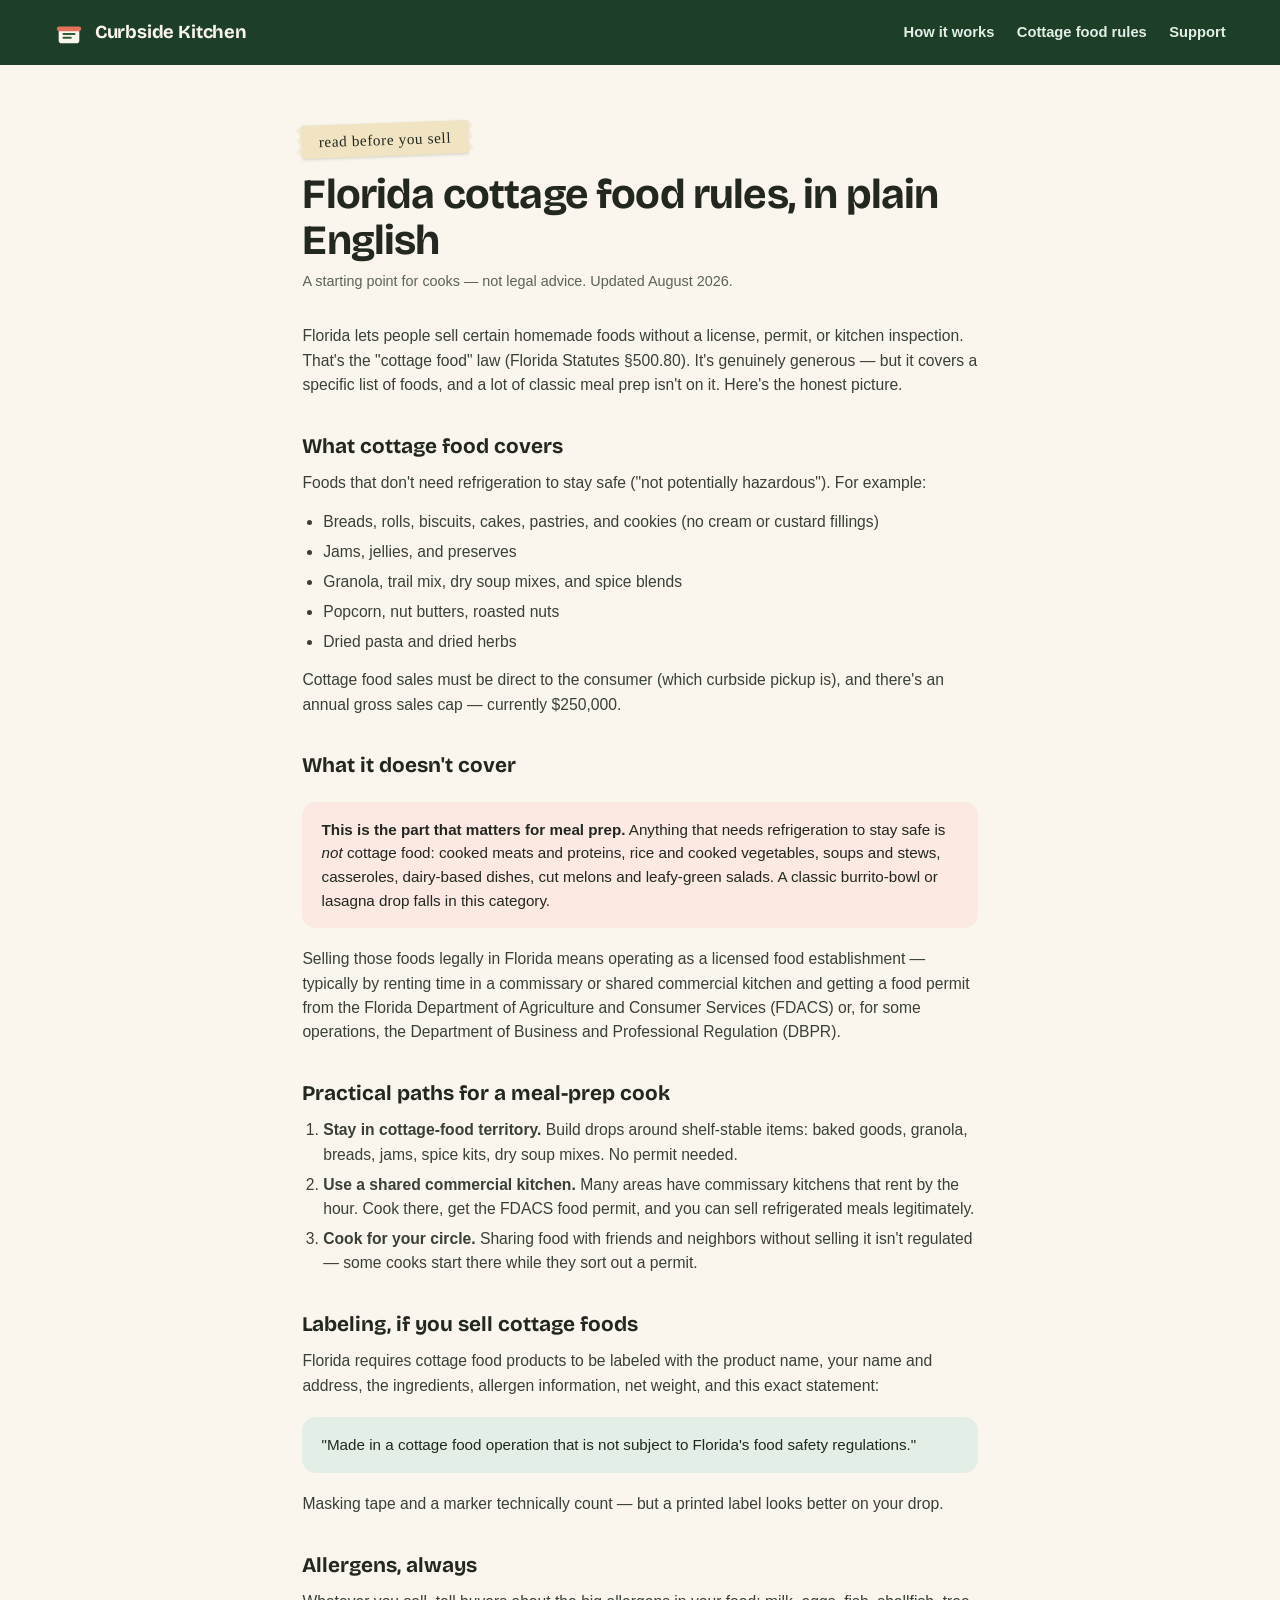
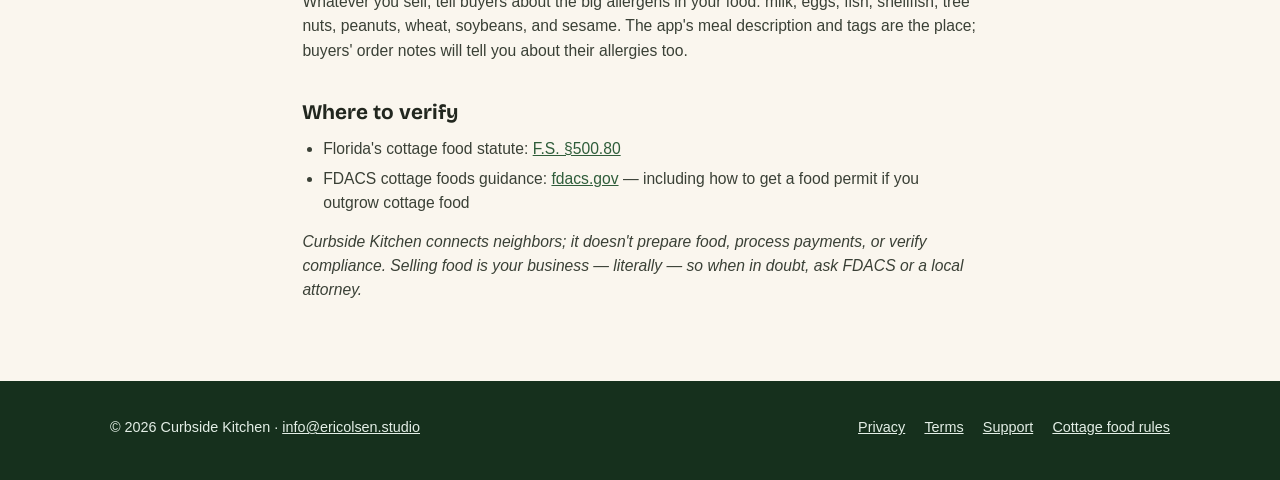
==== cottage-food.html @ 0833eca0 "Curbside Kitchen marketing site: landing, privacy, terms, support, cottage-food guide Co-Authored-By" ====
<!DOCTYPE html>
<html lang="en">
<head>
<meta charset="UTF-8">
<meta name="viewport" content="width=device-width, initial-scale=1.0">
<title>Florida Cottage Food Rules, in Plain English — Curbside Kitchen</title>
<meta name="description" content="What Florida's cottage food law lets home cooks sell, what it doesn't, and what that means for meal prep.">
<link rel="icon" href="favicon.svg" type="image/svg+xml">
<link rel="preconnect" href="https://fonts.googleapis.com">
<link rel="preconnect" href="https://fonts.gstatic.com" crossorigin>
<link href="https://fonts.googleapis.com/css2?family=Bricolage+Grotesque:wght@600;700;800&family=Permanent+Marker&display=swap" rel="stylesheet">
<link rel="stylesheet" href="styles.css">
</head>
<body>

<header class="site">
  <a class="brand" href="/">
    <svg width="30" height="30" viewBox="0 0 32 32" fill="none" aria-hidden="true">
      <rect x="5" y="12" width="22" height="15" rx="3" fill="#FAF6EE"/>
      <rect x="3" y="9" width="26" height="5" rx="2.5" fill="#E2725B"/>
      <path d="M10 17h12M10 21h8" stroke="#2F5D3A" stroke-width="2" stroke-linecap="round"/>
    </svg>
    Curbside Kitchen
  </a>
  <nav class="site" aria-label="Site">
    <a href="/#how">How it works</a>
    <a href="cottage-food.html">Cottage food rules</a>
    <a href="support.html">Support</a>
  </nav>
</header>

<main class="doc">
  <span class="tape">read before you sell</span>
  <h1>Florida cottage food rules, in plain English</h1>
  <p class="updated">A starting point for cooks — not legal advice. Updated August 2026.</p>

  <p>Florida lets people sell certain homemade foods without a license, permit, or kitchen inspection. That's the "cottage food" law (Florida Statutes §500.80). It's genuinely generous — but it covers a specific list of foods, and a lot of classic meal prep isn't on it. Here's the honest picture.</p>

  <h2>What cottage food covers</h2>
  <p>Foods that don't need refrigeration to stay safe ("not potentially hazardous"). For example:</p>
  <ul>
    <li>Breads, rolls, biscuits, cakes, pastries, and cookies (no cream or custard fillings)</li>
    <li>Jams, jellies, and preserves</li>
    <li>Granola, trail mix, dry soup mixes, and spice blends</li>
    <li>Popcorn, nut butters, roasted nuts</li>
    <li>Dried pasta and dried herbs</li>
  </ul>
  <p>Cottage food sales must be direct to the consumer (which curbside pickup is), and there's an annual gross sales cap — currently $250,000.</p>

  <h2>What it doesn't cover</h2>
  <div class="callout warn">
    <strong>This is the part that matters for meal prep.</strong> Anything that needs refrigeration to stay safe is <em>not</em> cottage food: cooked meats and proteins, rice and cooked vegetables, soups and stews, casseroles, dairy-based dishes, cut melons and leafy-green salads. A classic burrito-bowl or lasagna drop falls in this category.
  </div>
  <p>Selling those foods legally in Florida means operating as a licensed food establishment — typically by renting time in a commissary or shared commercial kitchen and getting a food permit from the Florida Department of Agriculture and Consumer Services (FDACS) or, for some operations, the Department of Business and Professional Regulation (DBPR).</p>

  <h2>Practical paths for a meal-prep cook</h2>
  <ol>
    <li><strong>Stay in cottage-food territory.</strong> Build drops around shelf-stable items: baked goods, granola, breads, jams, spice kits, dry soup mixes. No permit needed.</li>
    <li><strong>Use a shared commercial kitchen.</strong> Many areas have commissary kitchens that rent by the hour. Cook there, get the FDACS food permit, and you can sell refrigerated meals legitimately.</li>
    <li><strong>Cook for your circle.</strong> Sharing food with friends and neighbors without selling it isn't regulated — some cooks start there while they sort out a permit.</li>
  </ol>

  <h2>Labeling, if you sell cottage foods</h2>
  <p>Florida requires cottage food products to be labeled with the product name, your name and address, the ingredients, allergen information, net weight, and this exact statement:</p>
  <div class="callout">"Made in a cottage food operation that is not subject to Florida's food safety regulations."</div>
  <p>Masking tape and a marker technically count — but a printed label looks better on your drop.</p>

  <h2>Allergens, always</h2>
  <p>Whatever you sell, tell buyers about the big allergens in your food: milk, eggs, fish, shellfish, tree nuts, peanuts, wheat, soybeans, and sesame. The app's meal description and tags are the place; buyers' order notes will tell you about their allergies too.</p>

  <h2>Where to verify</h2>
  <ul>
    <li>Florida's cottage food statute: <a href="https://www.flsenate.gov/Laws/Statutes/2023/0500.80" rel="noopener">F.S. §500.80</a></li>
    <li>FDACS cottage foods guidance: <a href="https://www.fdacs.gov/Business-Services/Food/Food-Establishments/Cottage-Foods" rel="noopener">fdacs.gov</a> — including how to get a food permit if you outgrow cottage food</li>
  </ul>

  <p><em>Curbside Kitchen connects neighbors; it doesn't prepare food, process payments, or verify compliance. Selling food is your business — literally — so when in doubt, ask FDACS or a local attorney.</em></p>
</main>

<footer class="site">
  <div class="cols">
    <div>© 2026 Curbside Kitchen · <a href="mailto:info@ericolsen.studio">info@ericolsen.studio</a></div>
    <nav aria-label="Legal">
      <a href="privacy.html">Privacy</a>
      <a href="terms.html">Terms</a>
      <a href="support.html">Support</a>
      <a href="cottage-food.html">Cottage food rules</a>
    </nav>
  </div>
</footer>

</body>
</html>
---- styles.css ----
/* Curbside Kitchen — marketing site */
:root {
  --basil-950: #16301D;
  --basil-900: #1E3F27;
  --basil: #2F5D3A;
  --basil-100: #E3EEE6;
  --terracotta: #E2725B;
  --terracotta-dark: #B14E30;
  --cream: #FAF6EE;
  --paper: #FFFDF8;
  --ink: #22271F;
  --ink-soft: #5C6357;
  --tape: #F0E4C3;
  --line: #E4DECE;
  --radius: 18px;
}

* { margin: 0; padding: 0; box-sizing: border-box; }

html { scroll-behavior: smooth; }

body {
  font-family: -apple-system, BlinkMacSystemFont, "Segoe UI", Roboto, Helvetica, Arial, sans-serif;
  background: var(--cream);
  color: var(--ink);
  line-height: 1.55;
  -webkit-font-smoothing: antialiased;
}

.display { font-family: "Bricolage Grotesque", -apple-system, sans-serif; }

/* --- masking-tape label: the signature --- */
.tape {
  display: inline-block;
  font-family: "Permanent Marker", cursive;
  font-size: 0.95rem;
  letter-spacing: 0.04em;
  color: var(--ink);
  background: var(--tape);
  padding: 0.35em 1.1em 0.3em;
  transform: rotate(-2deg);
  box-shadow: 0 1px 3px rgba(34, 39, 31, 0.18);
  position: relative;
}
.tape::before, .tape::after {
  content: "";
  position: absolute;
  top: 0; bottom: 0; width: 8px;
  background: inherit;
  opacity: 0.55;
}
.tape::before { left: -6px; clip-path: polygon(100% 0, 0 12%, 55% 28%, 8% 46%, 60% 62%, 0 80%, 100% 100%); }
.tape::after { right: -6px; clip-path: polygon(0 0, 100% 14%, 40% 30%, 92% 48%, 38% 64%, 100% 82%, 0 100%); }
.tape.tilt-r { transform: rotate(1.6deg); }

/* --- header --- */
header.site {
  background: var(--basil-900);
  padding: 1.1rem clamp(1.2rem, 5vw, 3.4rem);
  display: flex;
  align-items: center;
  justify-content: space-between;
  gap: 1rem;
}
.brand {
  display: flex; align-items: center; gap: 0.65rem;
  color: var(--cream); text-decoration: none;
  font-family: "Bricolage Grotesque", sans-serif;
  font-weight: 700; font-size: 1.15rem; letter-spacing: -0.01em;
}
.brand svg { flex-shrink: 0; }
nav.site { display: flex; gap: 1.4rem; flex-wrap: wrap; }
nav.site a {
  color: var(--basil-100); text-decoration: none;
  font-size: 0.92rem; font-weight: 600;
}
nav.site a:hover, nav.site a:focus-visible { color: #fff; text-decoration: underline; text-underline-offset: 4px; }

/* --- hero --- */
.hero {
  background: linear-gradient(178deg, var(--basil-900) 0%, var(--basil-950) 100%);
  color: var(--cream);
  padding: clamp(3rem, 8vw, 5.5rem) clamp(1.2rem, 5vw, 3.4rem) clamp(3.4rem, 7vw, 5rem);
  display: grid;
  grid-template-columns: minmax(0, 1.15fr) minmax(0, 0.85fr);
  gap: clamp(2rem, 5vw, 4.5rem);
  align-items: center;
  overflow: hidden;
}
.hero h1 {
  font-family: "Bricolage Grotesque", sans-serif;
  font-size: clamp(2.4rem, 5.4vw, 4rem);
  line-height: 1.04;
  letter-spacing: -0.025em;
  font-weight: 800;
  margin: 1.1rem 0 1.2rem;
}
.hero h1 em { font-style: normal; color: var(--terracotta); }
.hero p.lede {
  font-size: clamp(1rem, 1.6vw, 1.18rem);
  line-height: 1.6;
  color: #D9E4DB;
  max-width: 34em;
  margin-bottom: 1.8rem;
}
.hero .cta-row { display: flex; gap: 0.9rem; align-items: center; flex-wrap: wrap; }
.badge-soon {
  display: inline-flex; flex-direction: column; text-decoration: none;
  background: #000; color: #fff;
  border: 1px solid #3a3a3a; border-radius: 12px;
  padding: 0.55rem 1.3rem; line-height: 1.25;
}
.badge-soon .small { font-size: 0.64rem; letter-spacing: 0.06em; text-transform: uppercase; color: #cfcfcf; }
.badge-soon .big { font-family: "Bricolage Grotesque", sans-serif; font-size: 1.12rem; font-weight: 700; }
.hero .alt-cta { color: var(--basil-100); font-size: 0.92rem; }
.hero .alt-cta a { color: inherit; }

/* --- phone mockup --- */
.phone {
  width: min(310px, 78vw);
  margin-inline: auto;
  background: #101510;
  border-radius: 42px;
  padding: 12px;
  box-shadow: 0 24px 60px rgba(0, 0, 0, 0.45);
  transform: rotate(2.2deg);
}
.phone .screen {
  background: var(--cream);
  border-radius: 32px;
  overflow: hidden;
  font-size: 13px;
}
.phone .appbar {
  padding: 20px 18px 10px;
  font-family: "Bricolage Grotesque", sans-serif;
  font-weight: 700; font-size: 15px; color: var(--ink);
}
.drop-card {
  margin: 6px 14px 14px;
  background: var(--paper);
  border: 1px solid var(--line);
  border-radius: 16px;
  padding: 13px;
}
.drop-card .photos { display: flex; gap: 6px; margin-bottom: 10px; }
.drop-card .photos span {
  width: 64px; height: 64px; border-radius: 12px; display: block;
}
.drop-card h3 { font-size: 14.5px; font-weight: 800; }
.drop-card .cook { color: var(--terracotta); font-weight: 700; font-size: 12px; margin: 2px 0 7px; }
.drop-card .meta { display: flex; justify-content: space-between; font-size: 11.5px; color: var(--ink-soft); }
.drop-card .meta .left { color: #3C7A4C; font-weight: 700; }
.phone .tabbar {
  display: flex; justify-content: space-around;
  border-top: 1px solid var(--line);
  padding: 10px 0 22px; color: var(--ink-soft); font-size: 10px;
  background: var(--paper);
}
.phone .tabbar b { color: var(--basil); }

/* --- sections --- */
section.band { padding: clamp(2.8rem, 6vw, 4.6rem) clamp(1.2rem, 5vw, 3.4rem); }
section.band .inner { max-width: 1060px; margin-inline: auto; }
section.band h2 {
  font-family: "Bricolage Grotesque", sans-serif;
  font-size: clamp(1.7rem, 3.4vw, 2.4rem);
  letter-spacing: -0.02em;
  line-height: 1.12;
  margin: 1.1rem 0 0.7rem;
}
section.band p.sub { color: var(--ink-soft); max-width: 40em; }

.steps {
  margin-top: 2.2rem;
  display: grid;
  grid-template-columns: repeat(auto-fit, minmax(210px, 1fr));
  gap: 1.1rem;
  counter-reset: step;
}
.step {
  background: var(--paper);
  border: 1px solid var(--line);
  border-radius: var(--radius);
  padding: 1.3rem 1.2rem 1.4rem;
}
.step::before {
  counter-increment: step;
  content: counter(step);
  display: inline-grid; place-items: center;
  width: 2rem; height: 2rem;
  border-radius: 50%;
  background: var(--basil);
  color: var(--cream);
  font-family: "Bricolage Grotesque", sans-serif;
  font-weight: 700;
  margin-bottom: 0.8rem;
}
.step h3 { font-size: 1.05rem; margin-bottom: 0.3rem; }
.step p { font-size: 0.92rem; color: var(--ink-soft); }

/* cooks band */
.band.cooks { background: var(--basil-100); }
.cooks-grid {
  display: grid;
  grid-template-columns: minmax(0, 1fr) minmax(0, 1fr);
  gap: clamp(1.6rem, 4vw, 3.4rem);
  align-items: center;
}
.cooks ul { list-style: none; margin-top: 1.3rem; display: grid; gap: 0.85rem; }
.cooks li { display: flex; gap: 0.7rem; align-items: baseline; font-size: 1rem; }
.cooks li::before { content: "✓"; color: var(--terracotta-dark); font-weight: 800; }
.money-note {
  margin-top: 1.6rem;
  background: var(--paper);
  border-left: 4px solid var(--terracotta);
  border-radius: 0 12px 12px 0;
  padding: 0.9rem 1.1rem;
  font-size: 0.95rem;
}

/* container illustration */
.containers { display: flex; gap: 1rem; justify-content: center; flex-wrap: wrap; }
.quart {
  width: 120px;
  filter: drop-shadow(0 8px 14px rgba(34, 39, 31, 0.16));
  transform: rotate(-1.5deg);
}
.quart:nth-child(2) { transform: rotate(1.8deg) translateY(10px); }
.quart:nth-child(3) { transform: rotate(-0.6deg); }

/* communities */
.pills { display: flex; gap: 0.7rem; flex-wrap: wrap; margin-top: 1.4rem; }
.pill {
  background: var(--paper); border: 1.5px solid var(--basil);
  color: var(--basil-900);
  border-radius: 999px; padding: 0.5rem 1.15rem;
  font-weight: 700; font-size: 0.95rem;
}
.pill.more { border-style: dashed; color: var(--ink-soft); border-color: var(--ink-soft); font-weight: 600; }

/* honesty strip */
.band.honest { background: var(--basil-900); color: var(--basil-100); }
.band.honest .inner { max-width: 780px; text-align: center; }
.band.honest p { font-size: 1rem; line-height: 1.65; }
.band.honest a { color: var(--cream); }

/* footer */
footer.site {
  background: var(--basil-950);
  color: var(--basil-100);
  padding: 2.2rem clamp(1.2rem, 5vw, 3.4rem) 2.6rem;
  font-size: 0.9rem;
}
footer.site .cols {
  max-width: 1060px; margin-inline: auto;
  display: flex; justify-content: space-between; gap: 1.6rem; flex-wrap: wrap;
}
footer.site a { color: var(--basil-100); }
footer.site nav { display: flex; gap: 1.2rem; flex-wrap: wrap; }

/* --- document pages (privacy, terms, support, cottage food) --- */
main.doc {
  max-width: 720px;
  margin-inline: auto;
  padding: clamp(2.2rem, 6vw, 3.6rem) 1.4rem 4rem;
}
main.doc h1 {
  font-family: "Bricolage Grotesque", sans-serif;
  font-size: clamp(1.9rem, 4vw, 2.6rem);
  letter-spacing: -0.02em;
  line-height: 1.1;
  margin: 1rem 0 0.4rem;
}
main.doc .updated { color: var(--ink-soft); font-size: 0.9rem; margin-bottom: 2rem; }
main.doc h2 {
  font-family: "Bricolage Grotesque", sans-serif;
  font-size: 1.3rem;
  margin: 2.1rem 0 0.5rem;
}
main.doc h3 { font-size: 1.05rem; margin: 1.4rem 0 0.3rem; }
main.doc p, main.doc li { color: #3A4036; font-size: 0.98rem; }
main.doc p { margin-bottom: 0.9rem; }
main.doc ul, main.doc ol { padding-left: 1.3rem; margin-bottom: 0.9rem; display: grid; gap: 0.35rem; }
main.doc a { color: var(--basil); }
main.doc .callout {
  background: var(--basil-100);
  border-radius: 14px;
  padding: 1rem 1.2rem;
  margin: 1.2rem 0;
  font-size: 0.95rem;
}
main.doc .callout.warn { background: #FBE9E2; }
main.doc table { border-collapse: collapse; width: 100%; margin: 0.6rem 0 1.2rem; font-size: 0.93rem; }
main.doc th, main.doc td { text-align: left; padding: 0.55rem 0.7rem; border-bottom: 1px solid var(--line); vertical-align: top; }
main.doc th { font-size: 0.8rem; text-transform: uppercase; letter-spacing: 0.05em; color: var(--ink-soft); }

/* a11y + motion */
a:focus-visible, button:focus-visible {
  outline: 3px solid var(--terracotta);
  outline-offset: 2px;
  border-radius: 4px;
}
@media (prefers-reduced-motion: no-preference) {
  .hero > div { animation: rise 0.7s ease both; }
  .hero .phone-wrap { animation-delay: 0.15s; }
  @keyframes rise { from { opacity: 0; transform: translateY(14px); } to { opacity: 1; transform: none; } }
}

@media (max-width: 780px) {
  .hero { grid-template-columns: 1fr; }
  .hero .phone-wrap { order: 2; }
  .cooks-grid { grid-template-columns: 1fr; }
  nav.site { gap: 0.9rem; }
}
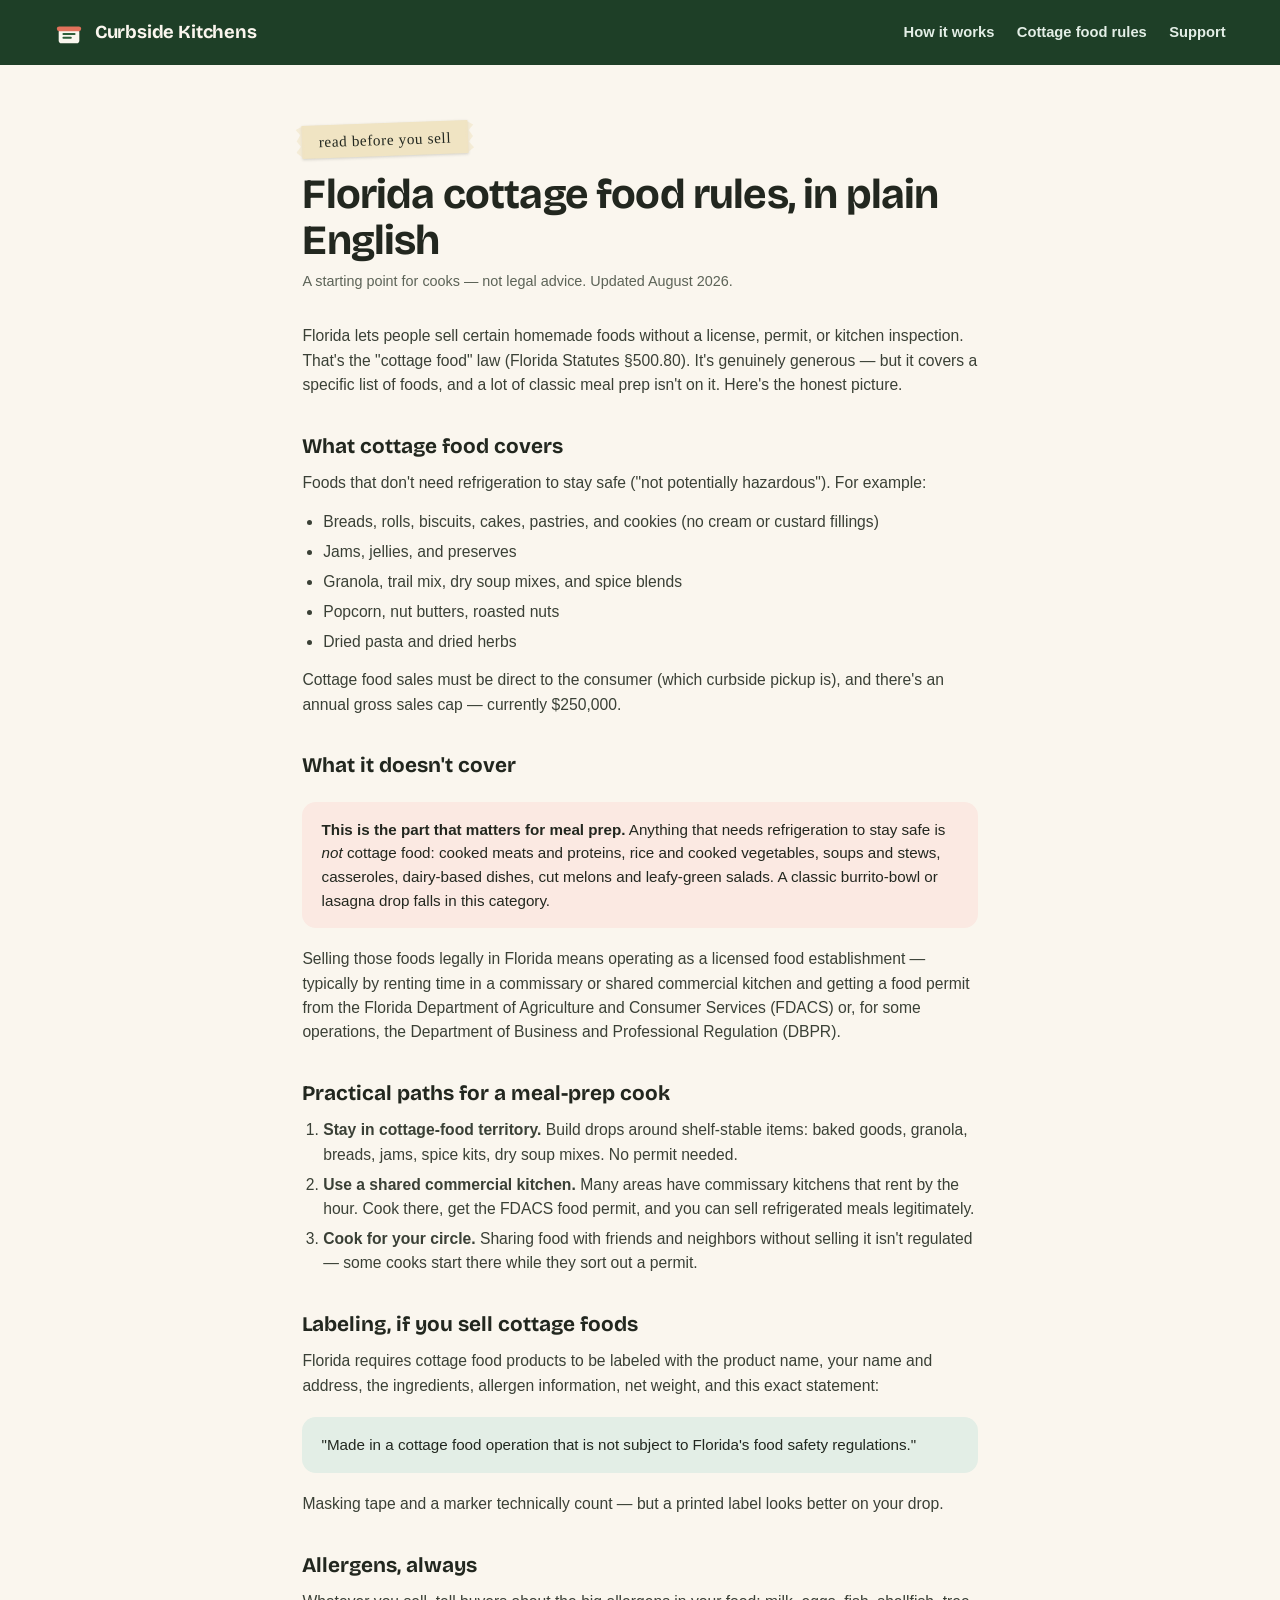
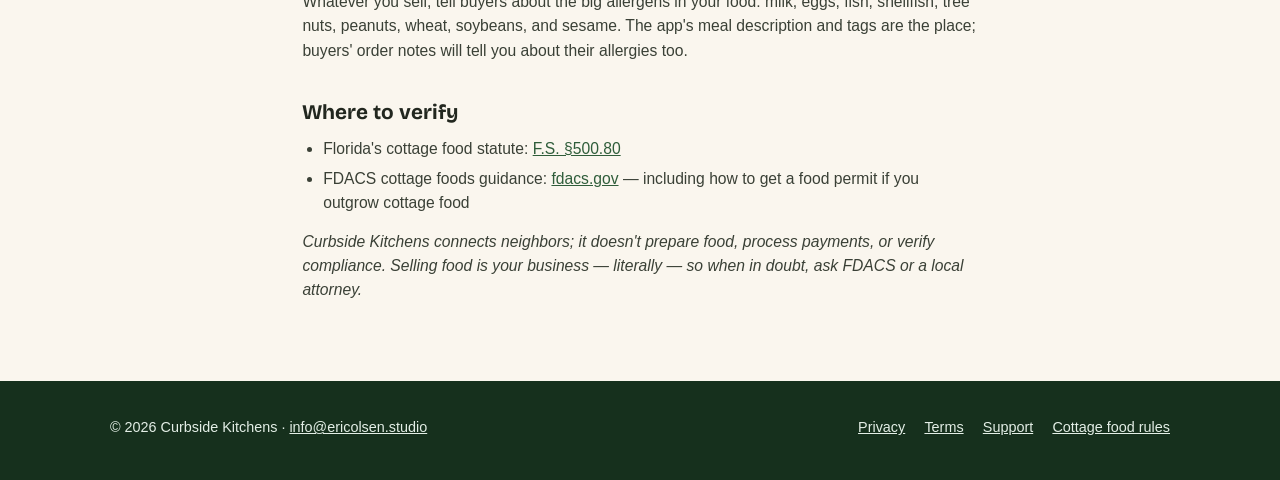
==== commit ae6b8fcc: "Rename to Curbside Kitchens; site URL now curbsidekitchens.ericolsen.studio Co-Authored-By: Claude F" ====
--- a/cottage-food.html
+++ b/cottage-food.html
@@ -3,7 +3,7 @@
 <head>
 <meta charset="UTF-8">
 <meta name="viewport" content="width=device-width, initial-scale=1.0">
-<title>Florida Cottage Food Rules, in Plain English — Curbside Kitchen</title>
+<title>Florida Cottage Food Rules, in Plain English — Curbside Kitchens</title>
 <meta name="description" content="What Florida's cottage food law lets home cooks sell, what it doesn't, and what that means for meal prep.">
 <link rel="icon" href="favicon.svg" type="image/svg+xml">
 <link rel="preconnect" href="https://fonts.googleapis.com">
@@ -20,7 +20,7 @@
       <rect x="3" y="9" width="26" height="5" rx="2.5" fill="#E2725B"/>
       <path d="M10 17h12M10 21h8" stroke="#2F5D3A" stroke-width="2" stroke-linecap="round"/>
     </svg>
-    Curbside Kitchen
+    Curbside Kitchens
   </a>
   <nav class="site" aria-label="Site">
     <a href="/#how">How it works</a>
@@ -74,12 +74,12 @@
     <li>FDACS cottage foods guidance: <a href="https://www.fdacs.gov/Business-Services/Food/Food-Establishments/Cottage-Foods" rel="noopener">fdacs.gov</a> — including how to get a food permit if you outgrow cottage food</li>
   </ul>
 
-  <p><em>Curbside Kitchen connects neighbors; it doesn't prepare food, process payments, or verify compliance. Selling food is your business — literally — so when in doubt, ask FDACS or a local attorney.</em></p>
+  <p><em>Curbside Kitchens connects neighbors; it doesn't prepare food, process payments, or verify compliance. Selling food is your business — literally — so when in doubt, ask FDACS or a local attorney.</em></p>
 </main>
 
 <footer class="site">
   <div class="cols">
-    <div>© 2026 Curbside Kitchen · <a href="mailto:info@ericolsen.studio">info@ericolsen.studio</a></div>
+    <div>© 2026 Curbside Kitchens · <a href="mailto:info@ericolsen.studio">info@ericolsen.studio</a></div>
     <nav aria-label="Legal">
       <a href="privacy.html">Privacy</a>
       <a href="terms.html">Terms</a>
--- a/styles.css
+++ b/styles.css
@@ -1,4 +1,4 @@
-/* Curbside Kitchen — marketing site */
+/* Curbside Kitchens — marketing site */
 :root {
   --basil-950: #16301D;
   --basil-900: #1E3F27;
@@ -142,6 +142,7 @@
   border: 1px solid var(--line);
   border-radius: 16px;
   padding: 13px;
+  color: var(--ink); /* don't inherit the hero's cream text */
 }
 .drop-card .photos { display: flex; gap: 6px; margin-bottom: 10px; }
 .drop-card .photos span {
@@ -161,6 +162,7 @@
 
 /* --- sections --- */
 section.band { padding: clamp(2.8rem, 6vw, 4.6rem) clamp(1.2rem, 5vw, 3.4rem); }
+section.band a { color: var(--terracotta-dark); font-weight: 600; }
 section.band .inner { max-width: 1060px; margin-inline: auto; }
 section.band h2 {
   font-family: "Bricolage Grotesque", sans-serif;
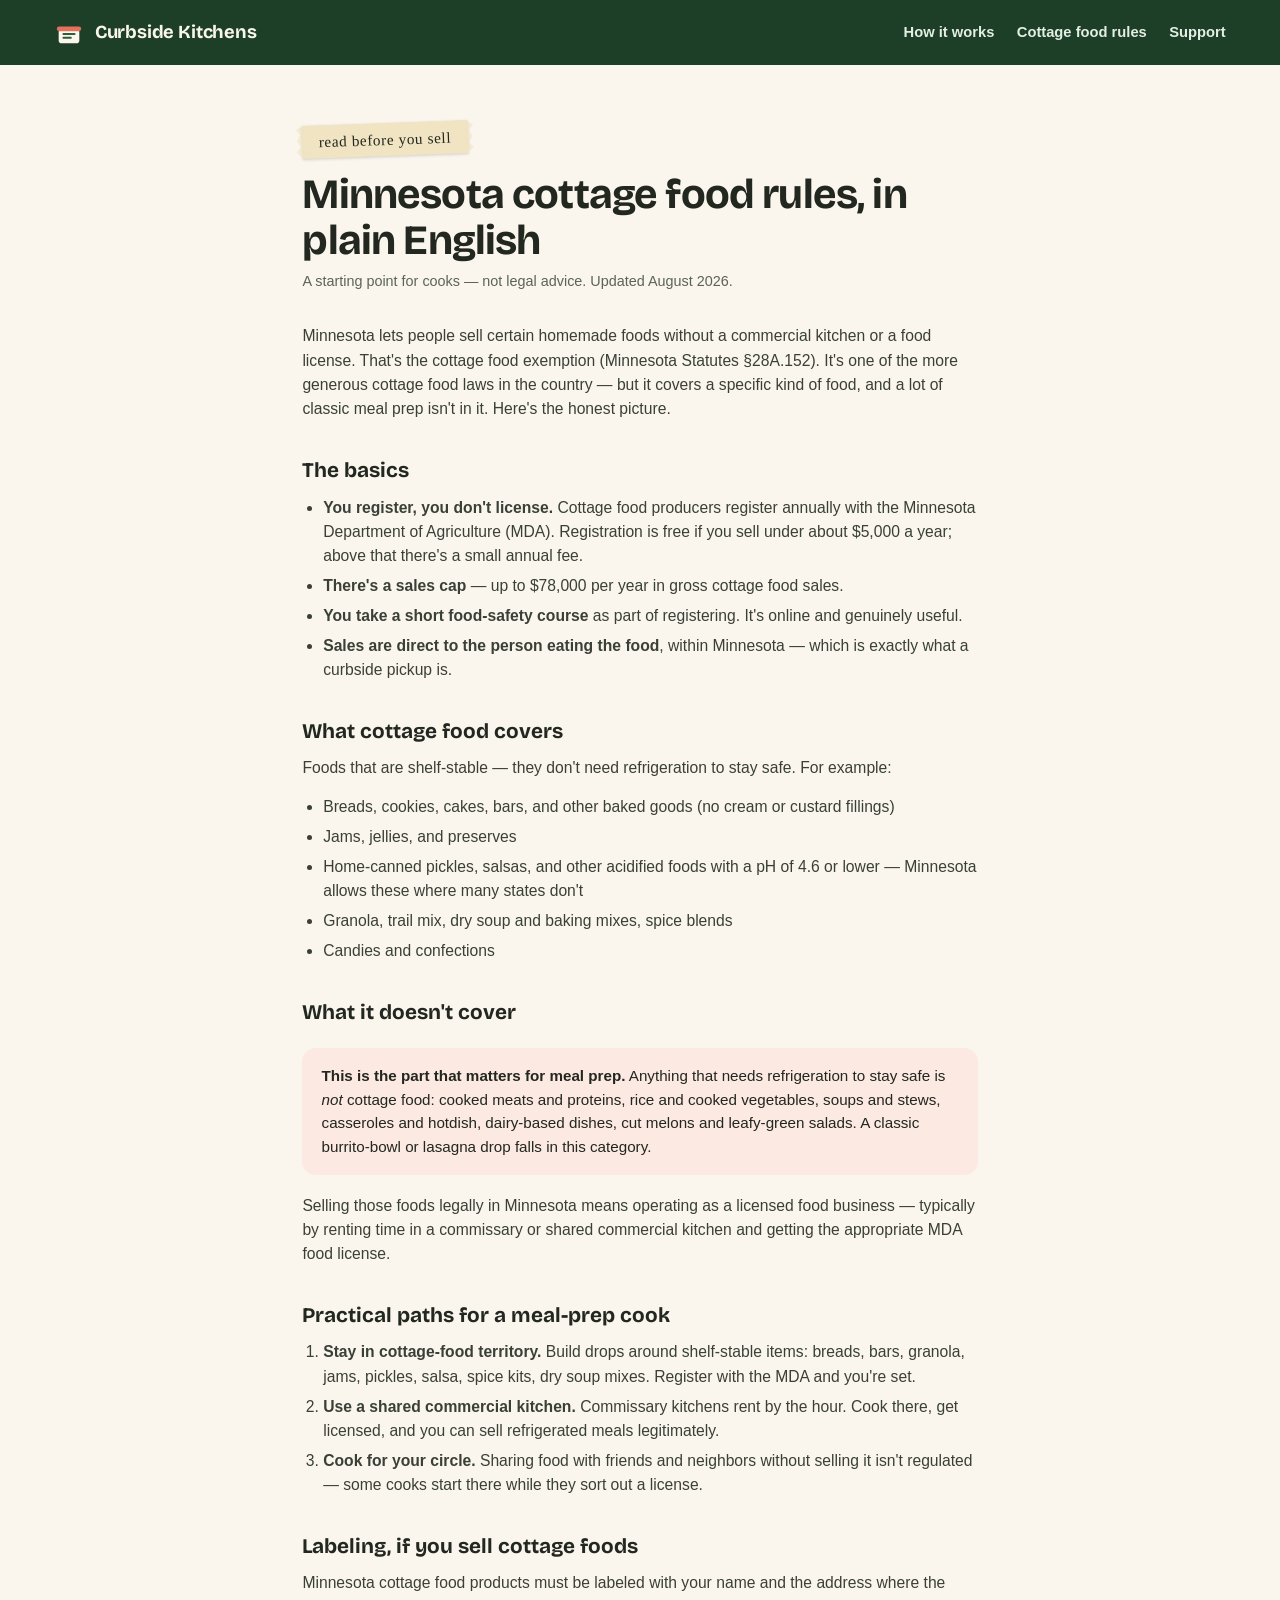
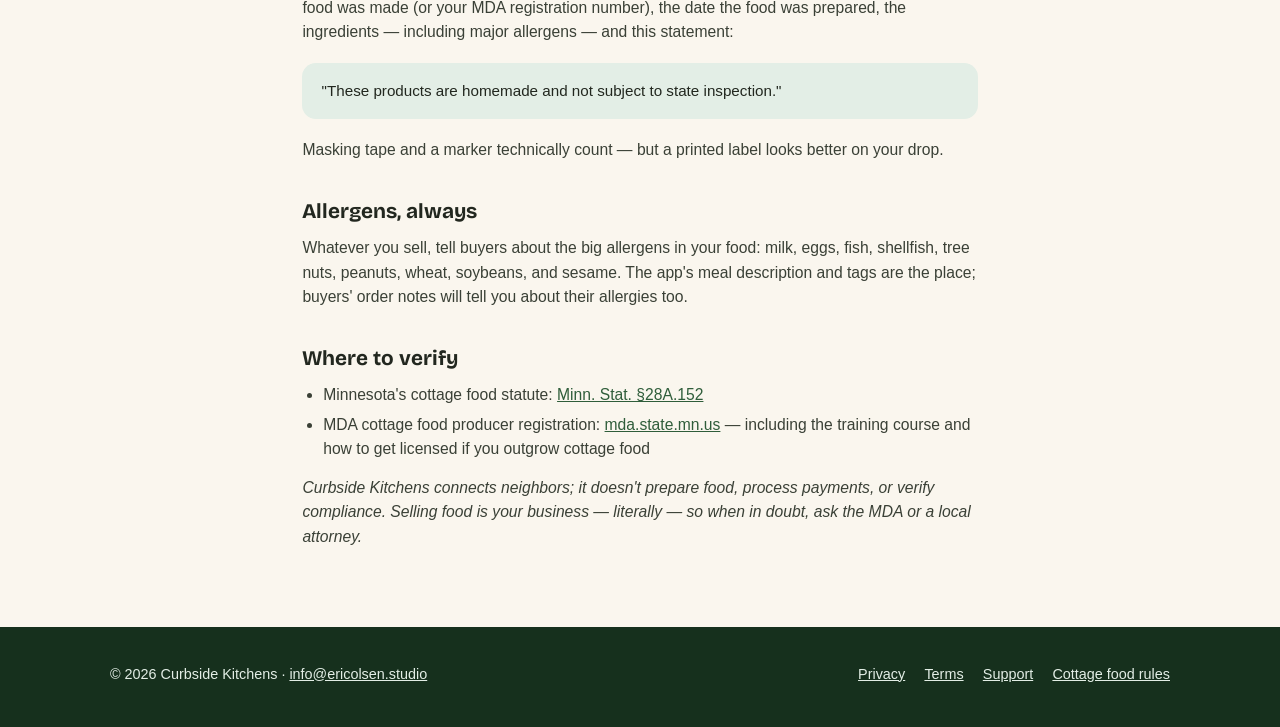
==== commit 9c01baa8: "Pilot is Northfield, Minnesota — rewrite communities, terms governing law, and cottage-food guide fo" ====
--- a/cottage-food.html
+++ b/cottage-food.html
@@ -3,8 +3,8 @@
 <head>
 <meta charset="UTF-8">
 <meta name="viewport" content="width=device-width, initial-scale=1.0">
-<title>Florida Cottage Food Rules, in Plain English — Curbside Kitchens</title>
-<meta name="description" content="What Florida's cottage food law lets home cooks sell, what it doesn't, and what that means for meal prep.">
+<title>Minnesota Cottage Food Rules, in Plain English — Curbside Kitchens</title>
+<meta name="description" content="What Minnesota's cottage food law lets home cooks sell, what it doesn't, and what that means for meal prep.">
 <link rel="icon" href="favicon.svg" type="image/svg+xml">
 <link rel="preconnect" href="https://fonts.googleapis.com">
 <link rel="preconnect" href="https://fonts.gstatic.com" crossorigin>
@@ -31,38 +31,45 @@
 
 <main class="doc">
   <span class="tape">read before you sell</span>
-  <h1>Florida cottage food rules, in plain English</h1>
+  <h1>Minnesota cottage food rules, in plain English</h1>
   <p class="updated">A starting point for cooks — not legal advice. Updated August 2026.</p>
 
-  <p>Florida lets people sell certain homemade foods without a license, permit, or kitchen inspection. That's the "cottage food" law (Florida Statutes §500.80). It's genuinely generous — but it covers a specific list of foods, and a lot of classic meal prep isn't on it. Here's the honest picture.</p>
+  <p>Minnesota lets people sell certain homemade foods without a commercial kitchen or a food license. That's the cottage food exemption (Minnesota Statutes §28A.152). It's one of the more generous cottage food laws in the country — but it covers a specific kind of food, and a lot of classic meal prep isn't in it. Here's the honest picture.</p>
+
+  <h2>The basics</h2>
+  <ul>
+    <li><strong>You register, you don't license.</strong> Cottage food producers register annually with the Minnesota Department of Agriculture (MDA). Registration is free if you sell under about $5,000 a year; above that there's a small annual fee.</li>
+    <li><strong>There's a sales cap</strong> — up to $78,000 per year in gross cottage food sales.</li>
+    <li><strong>You take a short food-safety course</strong> as part of registering. It's online and genuinely useful.</li>
+    <li><strong>Sales are direct to the person eating the food</strong>, within Minnesota — which is exactly what a curbside pickup is.</li>
+  </ul>
 
   <h2>What cottage food covers</h2>
-  <p>Foods that don't need refrigeration to stay safe ("not potentially hazardous"). For example:</p>
+  <p>Foods that are shelf-stable — they don't need refrigeration to stay safe. For example:</p>
   <ul>
-    <li>Breads, rolls, biscuits, cakes, pastries, and cookies (no cream or custard fillings)</li>
+    <li>Breads, cookies, cakes, bars, and other baked goods (no cream or custard fillings)</li>
     <li>Jams, jellies, and preserves</li>
-    <li>Granola, trail mix, dry soup mixes, and spice blends</li>
-    <li>Popcorn, nut butters, roasted nuts</li>
-    <li>Dried pasta and dried herbs</li>
+    <li>Home-canned pickles, salsas, and other acidified foods with a pH of 4.6 or lower — Minnesota allows these where many states don't</li>
+    <li>Granola, trail mix, dry soup and baking mixes, spice blends</li>
+    <li>Candies and confections</li>
   </ul>
-  <p>Cottage food sales must be direct to the consumer (which curbside pickup is), and there's an annual gross sales cap — currently $250,000.</p>
 
   <h2>What it doesn't cover</h2>
   <div class="callout warn">
-    <strong>This is the part that matters for meal prep.</strong> Anything that needs refrigeration to stay safe is <em>not</em> cottage food: cooked meats and proteins, rice and cooked vegetables, soups and stews, casseroles, dairy-based dishes, cut melons and leafy-green salads. A classic burrito-bowl or lasagna drop falls in this category.
+    <strong>This is the part that matters for meal prep.</strong> Anything that needs refrigeration to stay safe is <em>not</em> cottage food: cooked meats and proteins, rice and cooked vegetables, soups and stews, casseroles and hotdish, dairy-based dishes, cut melons and leafy-green salads. A classic burrito-bowl or lasagna drop falls in this category.
   </div>
-  <p>Selling those foods legally in Florida means operating as a licensed food establishment — typically by renting time in a commissary or shared commercial kitchen and getting a food permit from the Florida Department of Agriculture and Consumer Services (FDACS) or, for some operations, the Department of Business and Professional Regulation (DBPR).</p>
+  <p>Selling those foods legally in Minnesota means operating as a licensed food business — typically by renting time in a commissary or shared commercial kitchen and getting the appropriate MDA food license.</p>
 
   <h2>Practical paths for a meal-prep cook</h2>
   <ol>
-    <li><strong>Stay in cottage-food territory.</strong> Build drops around shelf-stable items: baked goods, granola, breads, jams, spice kits, dry soup mixes. No permit needed.</li>
-    <li><strong>Use a shared commercial kitchen.</strong> Many areas have commissary kitchens that rent by the hour. Cook there, get the FDACS food permit, and you can sell refrigerated meals legitimately.</li>
-    <li><strong>Cook for your circle.</strong> Sharing food with friends and neighbors without selling it isn't regulated — some cooks start there while they sort out a permit.</li>
+    <li><strong>Stay in cottage-food territory.</strong> Build drops around shelf-stable items: breads, bars, granola, jams, pickles, salsa, spice kits, dry soup mixes. Register with the MDA and you're set.</li>
+    <li><strong>Use a shared commercial kitchen.</strong> Commissary kitchens rent by the hour. Cook there, get licensed, and you can sell refrigerated meals legitimately.</li>
+    <li><strong>Cook for your circle.</strong> Sharing food with friends and neighbors without selling it isn't regulated — some cooks start there while they sort out a license.</li>
   </ol>
 
   <h2>Labeling, if you sell cottage foods</h2>
-  <p>Florida requires cottage food products to be labeled with the product name, your name and address, the ingredients, allergen information, net weight, and this exact statement:</p>
-  <div class="callout">"Made in a cottage food operation that is not subject to Florida's food safety regulations."</div>
+  <p>Minnesota cottage food products must be labeled with your name and the address where the food was made (or your MDA registration number), the date the food was prepared, the ingredients — including major allergens — and this statement:</p>
+  <div class="callout">"These products are homemade and not subject to state inspection."</div>
   <p>Masking tape and a marker technically count — but a printed label looks better on your drop.</p>
 
   <h2>Allergens, always</h2>
@@ -70,11 +77,11 @@
 
   <h2>Where to verify</h2>
   <ul>
-    <li>Florida's cottage food statute: <a href="https://www.flsenate.gov/Laws/Statutes/2023/0500.80" rel="noopener">F.S. §500.80</a></li>
-    <li>FDACS cottage foods guidance: <a href="https://www.fdacs.gov/Business-Services/Food/Food-Establishments/Cottage-Foods" rel="noopener">fdacs.gov</a> — including how to get a food permit if you outgrow cottage food</li>
+    <li>Minnesota's cottage food statute: <a href="https://www.revisor.mn.gov/statutes/cite/28A.152" rel="noopener">Minn. Stat. §28A.152</a></li>
+    <li>MDA cottage food producer registration: <a href="https://www.mda.state.mn.us/food-feed/cottage-food-producer-registration" rel="noopener">mda.state.mn.us</a> — including the training course and how to get licensed if you outgrow cottage food</li>
   </ul>
 
-  <p><em>Curbside Kitchens connects neighbors; it doesn't prepare food, process payments, or verify compliance. Selling food is your business — literally — so when in doubt, ask FDACS or a local attorney.</em></p>
+  <p><em>Curbside Kitchens connects neighbors; it doesn't prepare food, process payments, or verify compliance. Selling food is your business — literally — so when in doubt, ask the MDA or a local attorney.</em></p>
 </main>
 
 <footer class="site">
